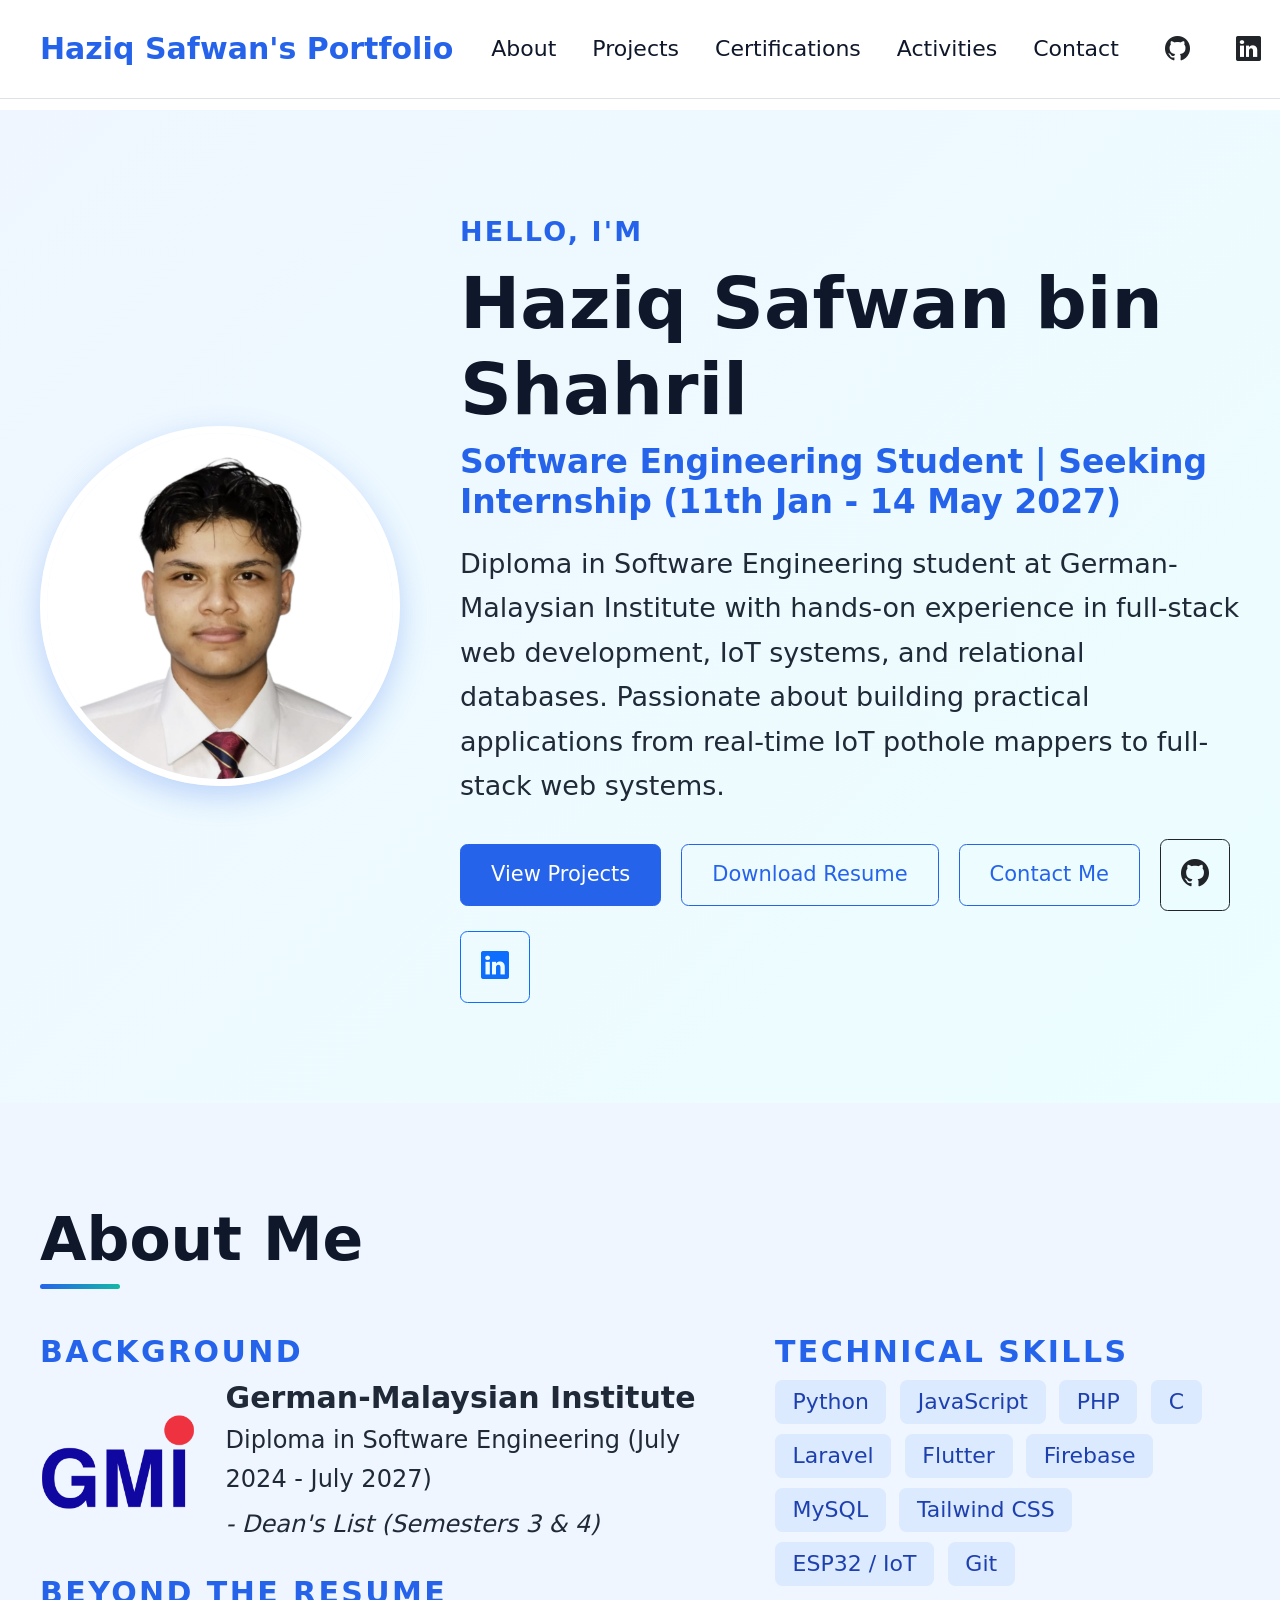
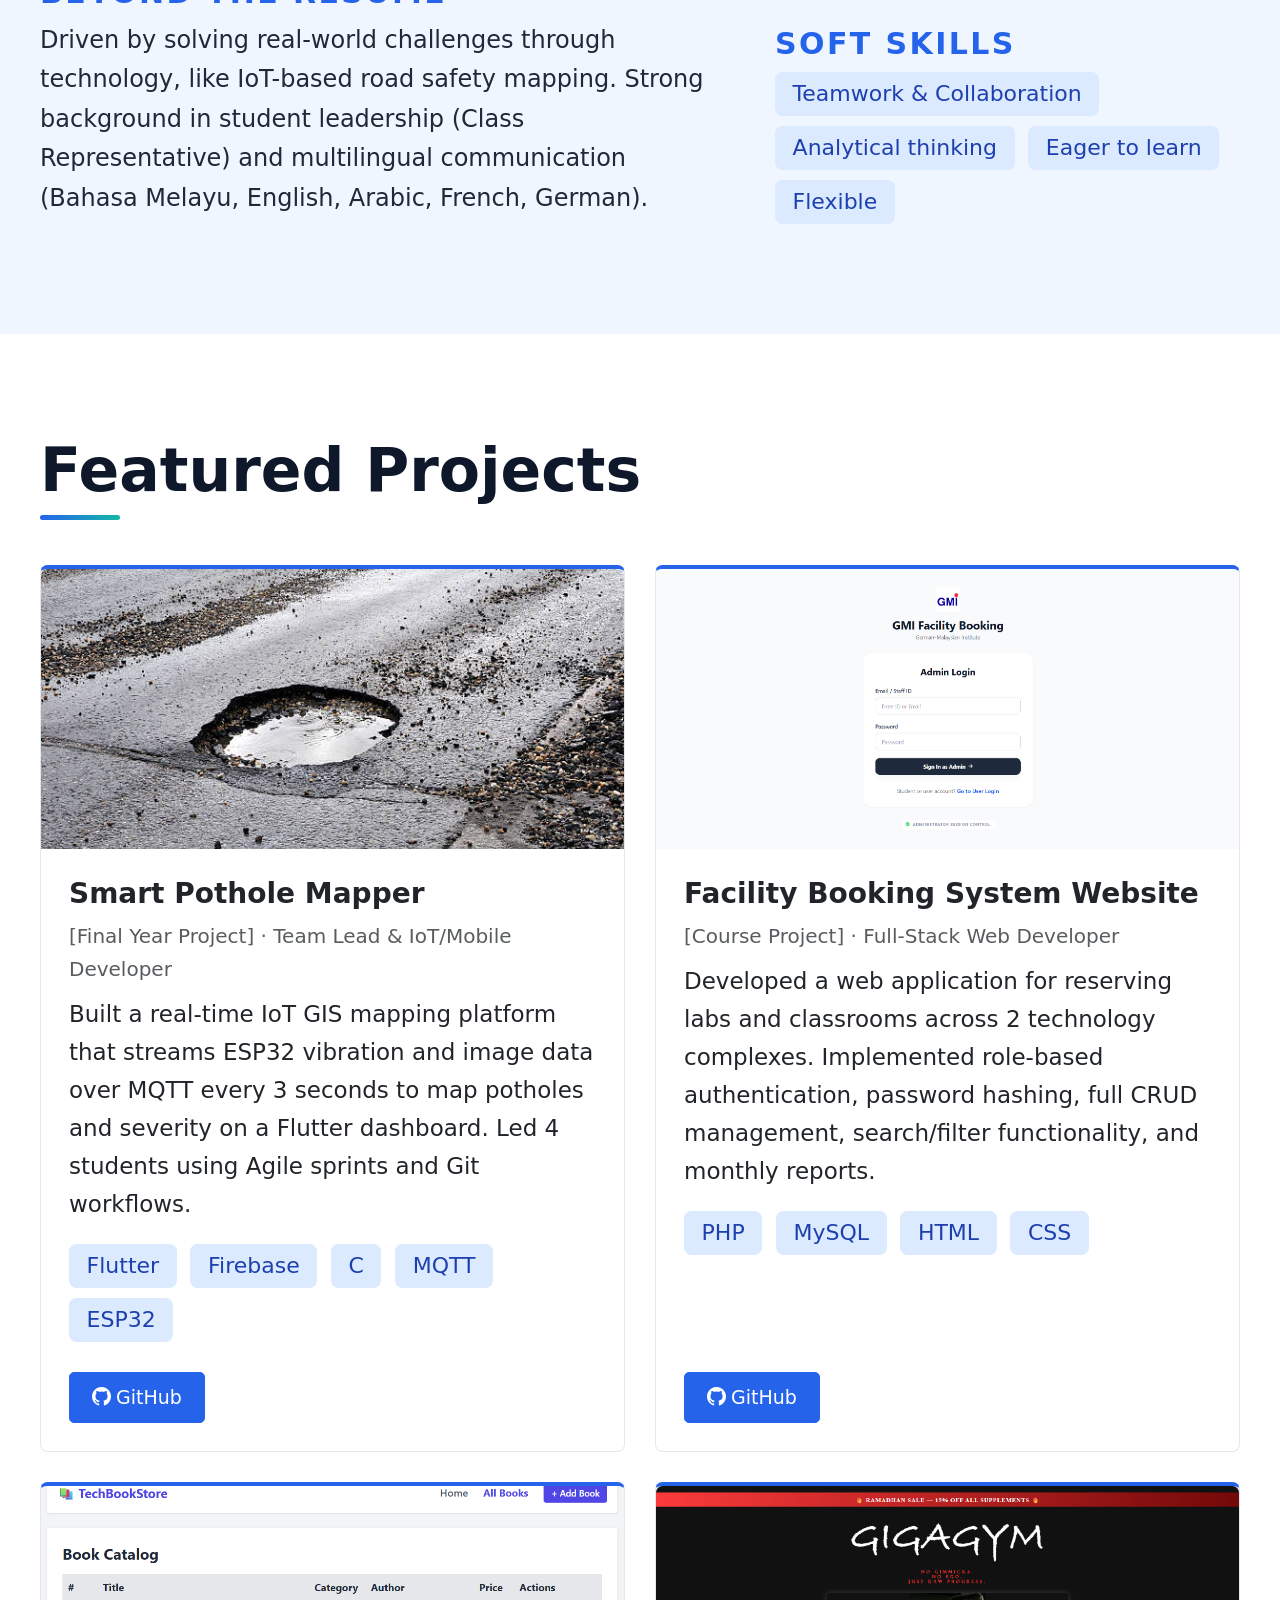
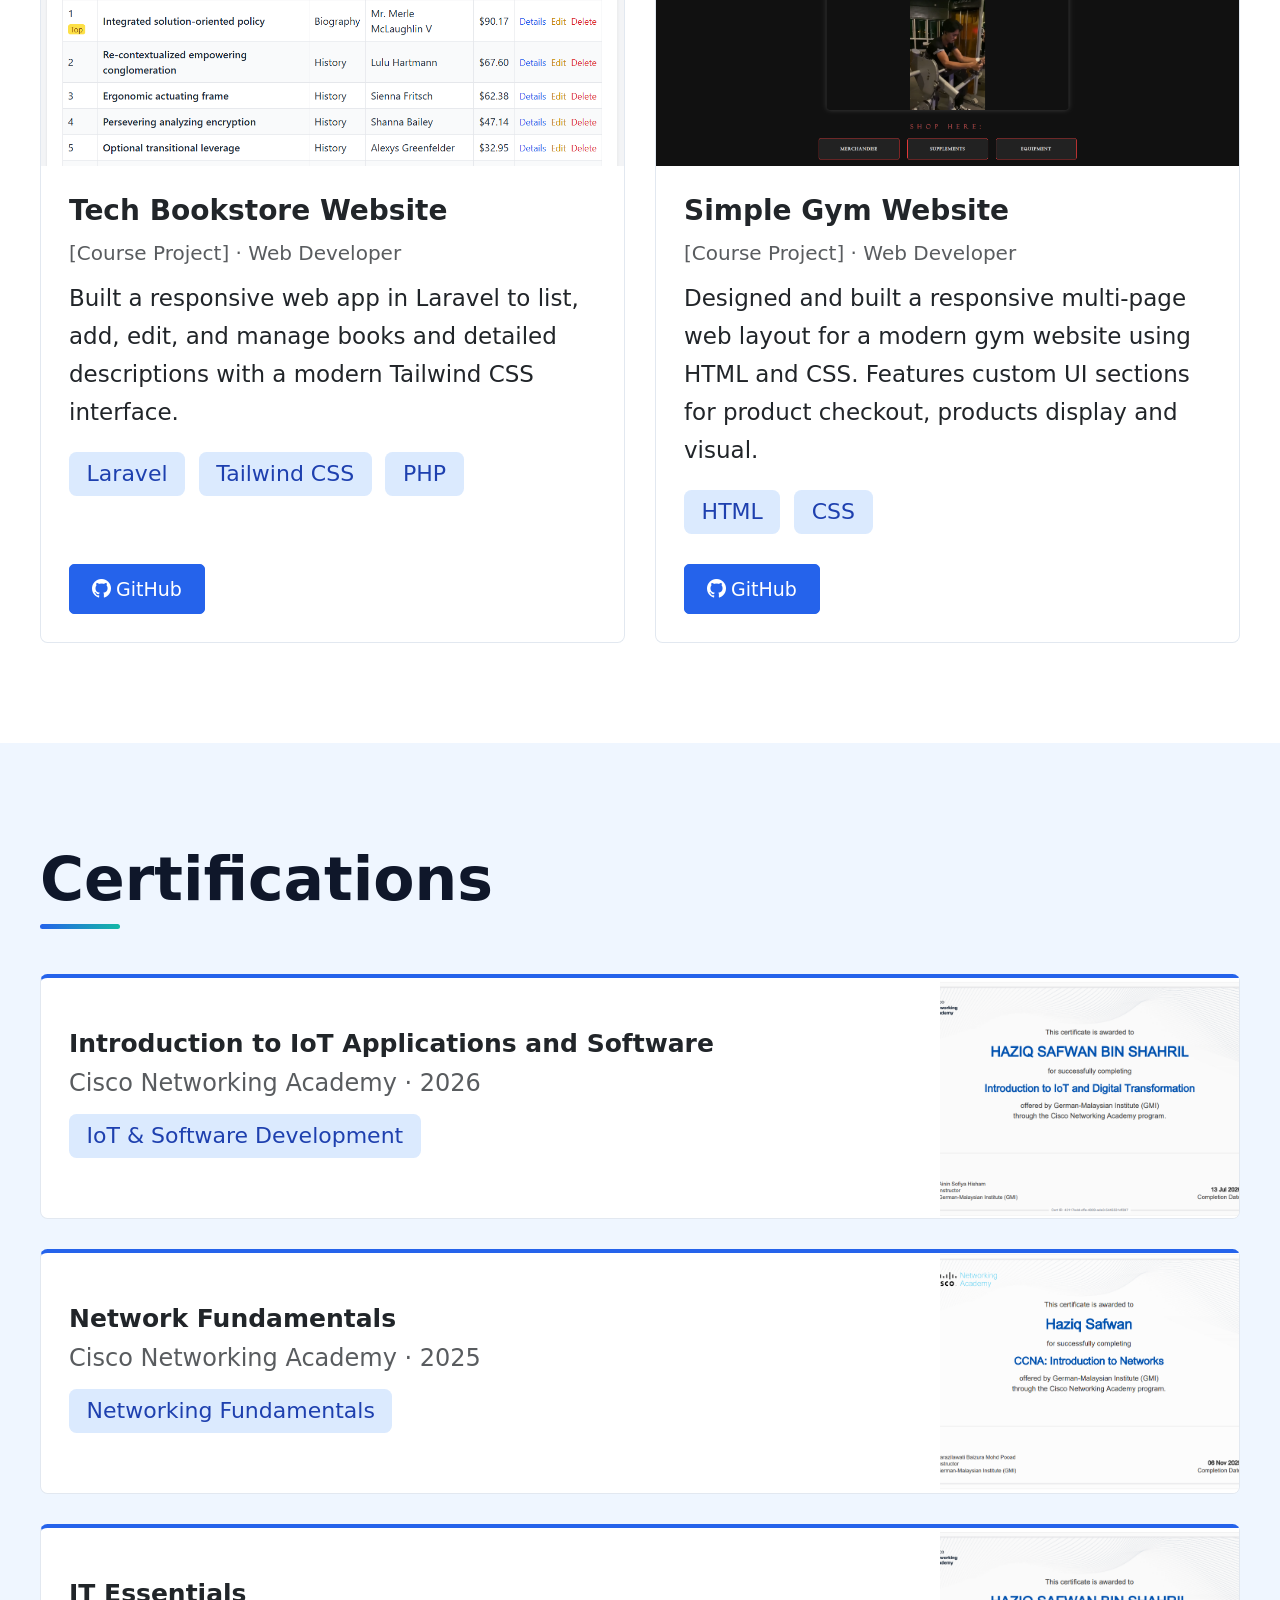
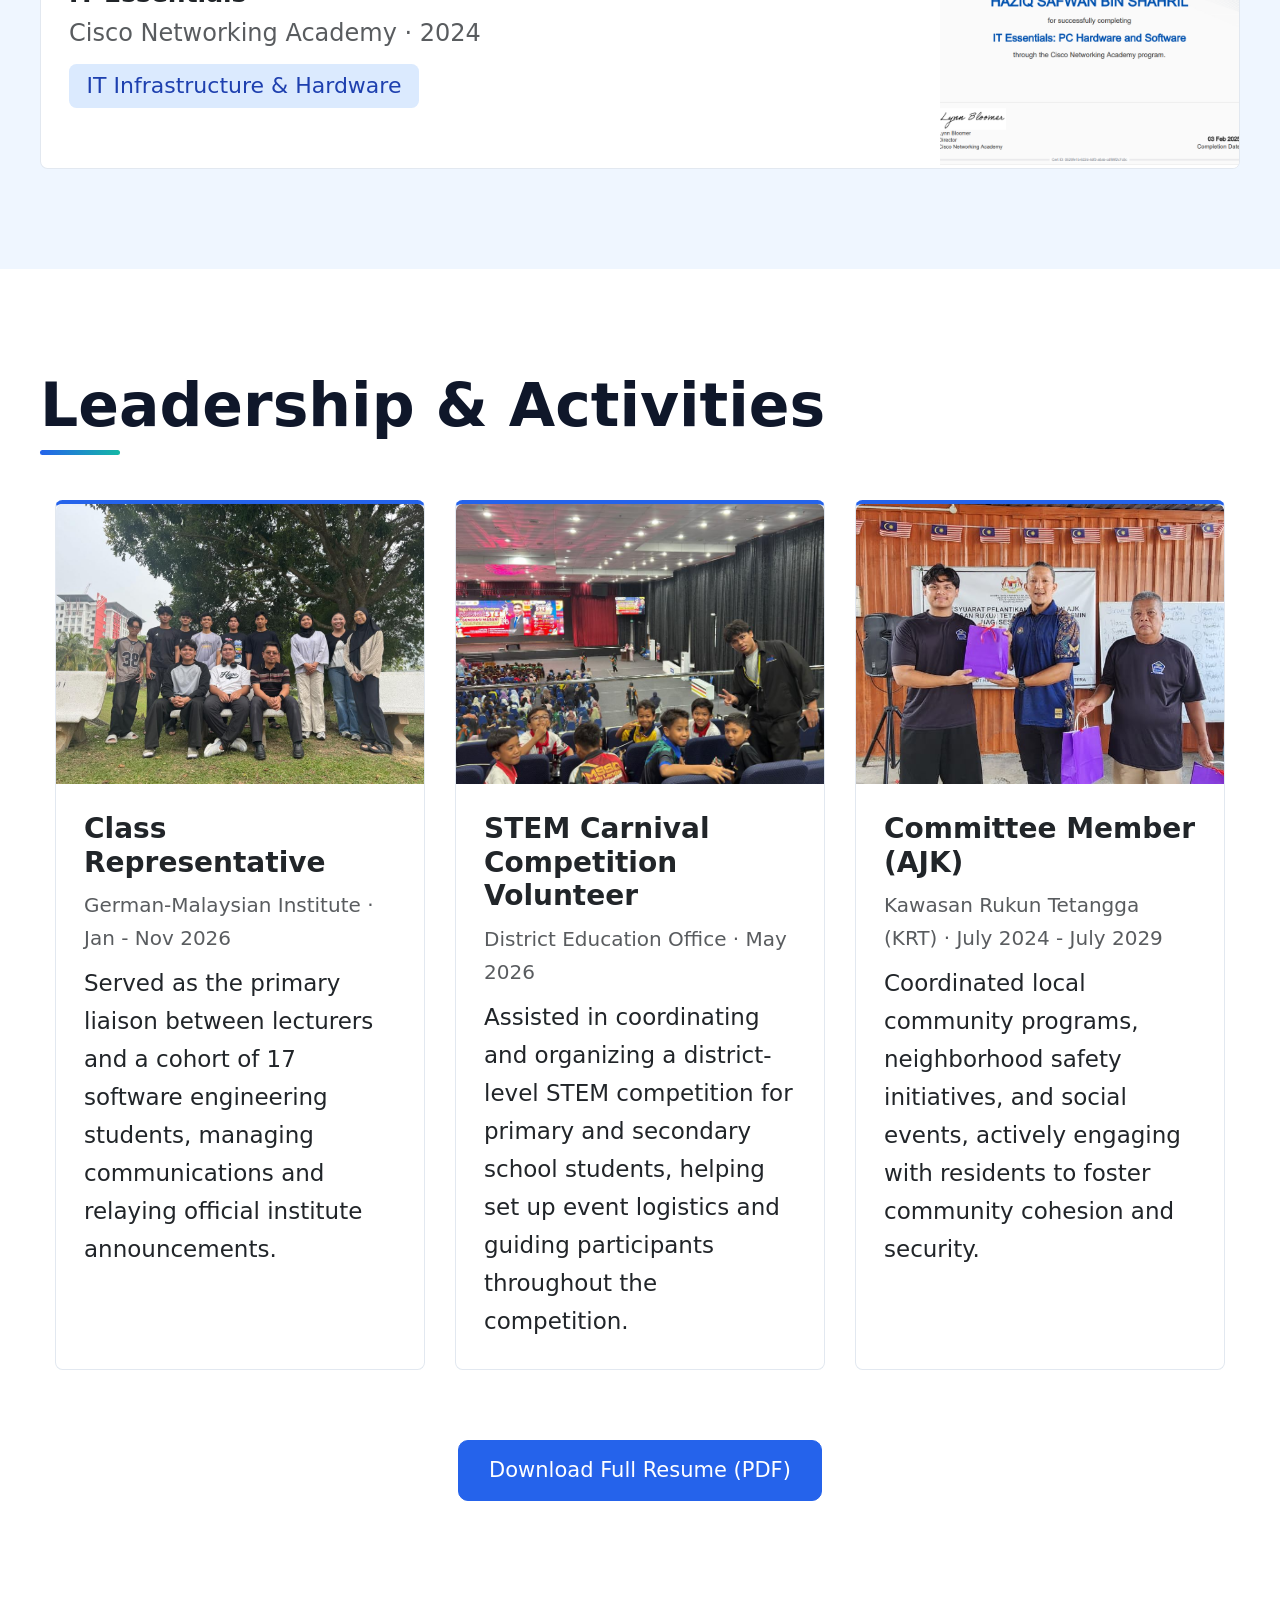
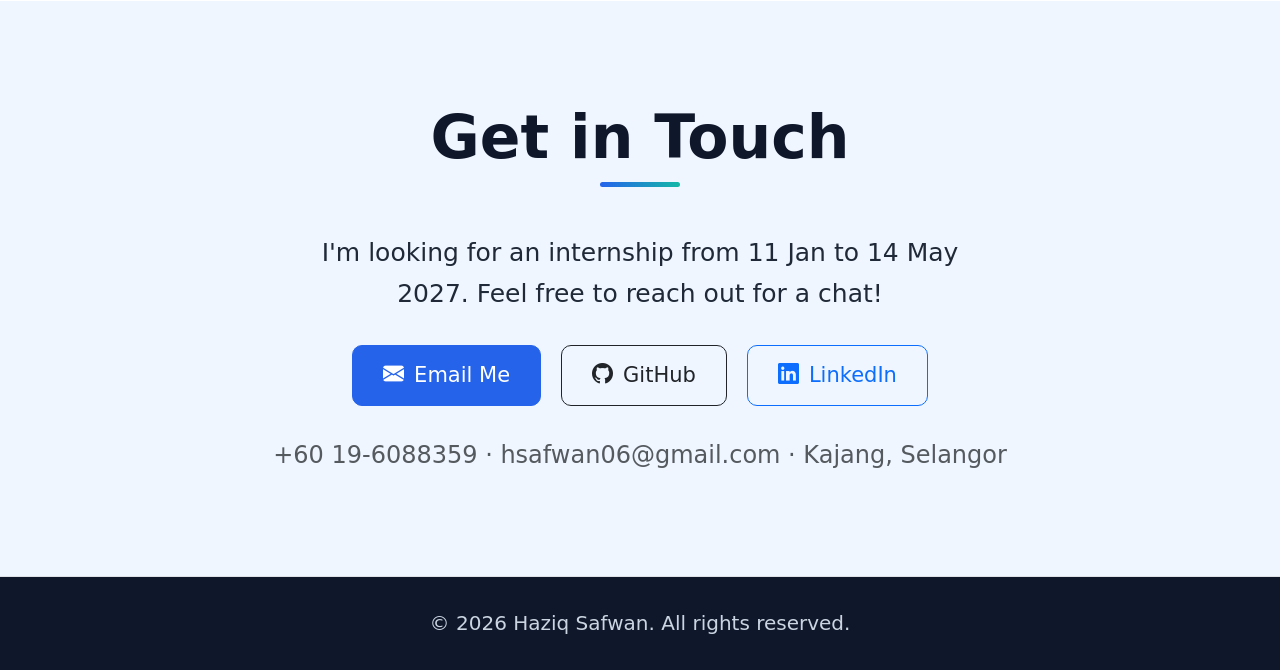
==== index.html @ f9de2cb4 "Rename portfolio.html to index.html" ====
<!DOCTYPE html>
<html lang="en">
<head>
  <meta charset="UTF-8">
  <meta name="viewport" content="width=device-width, initial-scale=1">

  <title>Haziq Safwan | Portfolio</title>
  <meta name="description" content="Portfolio of Haziq Safwan, Software Engineering student.">

  <!-- Bootstrap 5 CSS -->
  <link href="https://cdn.jsdelivr.net/npm/bootstrap@5.3.3/dist/css/bootstrap.min.css" rel="stylesheet">
  <!-- Bootstrap Icons CDN for GitHub, LinkedIn & UI icons -->
  <link rel="stylesheet" href="https://cdn.jsdelivr.net/npm/bootstrap-icons@1.11.3/font/bootstrap-icons.min.css">
  <!-- Your own styles -->
  <link href="style.css" rel="stylesheet">
</head>

<body>

  <!-- ===================== NAVBAR ===================== -->
  <nav class="navbar navbar-expand-md fixed-top bg-white border-bottom">
    <div class="container">
      <a class="navbar-brand fw-bold" href="#home">Haziq Safwan's Portfolio</a>

      <button class="navbar-toggler" type="button" data-bs-toggle="collapse" data-bs-target="#menu"
              aria-controls="menu" aria-expanded="false" aria-label="Toggle navigation">
        <span class="navbar-toggler-icon"></span>
      </button>

      <div class="collapse navbar-collapse" id="menu">
        <ul class="navbar-nav ms-auto align-items-center">
          <li class="nav-item"><a class="nav-link" href="#about">About</a></li>
          <li class="nav-item"><a class="nav-link" href="#projects">Projects</a></li>
          <li class="nav-item"><a class="nav-link" href="#certifications">Certifications</a></li>
          <li class="nav-item"><a class="nav-link" href="#activities">Activities</a></li>
          <li class="nav-item"><a class="nav-link" href="#contact">Contact</a></li>
          <li class="nav-item ms-md-2 d-flex gap-2">
            <a href="https://github.com/haziqsaf1" target="_blank" rel="noopener" class="nav-link text-dark fs-5" aria-label="GitHub"><i class="bi bi-github"></i></a>
            <a href="https://www.linkedin.com/in/haziq-safwan-5181572bb" target="_blank" rel="noopener" class="nav-link text-dark fs-5" aria-label="LinkedIn"><i class="bi bi-linkedin"></i></a>
          </li>
        </ul>
      </div>
    </div>
  </nav>


  <!-- ===================== HERO ===================== -->
  <header id="home" class="hero">
    <div class="container">
      <div class="row align-items-center g-5">

        <!-- LEFT: Profile image -->
        <div class="col-md-4 text-center">
          <img src="passport.jpeg" class="hero-img img-fluid rounded-circle" alt="Photo of Haziq Safwan">
        </div>

        <!-- RIGHT: Name and description -->
        <div class="col-md-8 text-center text-md-start">
          <p class="text-uppercase small accent-text fw-semibold mb-1">Hello, I'm</p>

          <h1 class="display-5 fw-bold mb-2">Haziq Safwan bin Shahril</h1>

          <h2 class="h5 headline fw-semibold mb-3">Software Engineering Student | Seeking Internship (11th Jan - 14 May 2027)</h2>

          <p class="mb-4">
             Diploma in Software Engineering student at German-Malaysian Institute with hands-on experience in full-stack web development, IoT systems, and relational databases. Passionate about building practical applications from real-time IoT pothole mappers to full-stack web systems.
          </p>

          <!-- Quick links with GitHub and LinkedIn -->
          <div class="d-flex flex-wrap gap-3 justify-content-center justify-content-md-start align-items-center">
            <a href="#projects" class="btn btn-accent">View Projects</a>
            <a href="RESUME_HAZIQ_SAFWAN.pdf" class="btn btn-outline-accent" download>Download Resume</a>
            <a href="#contact" class="btn btn-outline-accent">Contact Me</a>
            <a href="https://github.com/haziqsaf1" target="_blank" rel="noopener" class="btn btn-outline-dark" aria-label="GitHub Profile"><i class="bi bi-github"></i></a>
            <a href="https://www.linkedin.com/in/haziq-safwan-5181572bb" target="_blank" rel="noopener" class="btn btn-outline-primary" aria-label="LinkedIn Profile"><i class="bi bi-linkedin"></i></a>
          </div>
        </div>

      </div>
    </div>
  </header>


  <!-- ===================== ABOUT ===================== -->
  <section id="about" class="section section-alt">
    <div class="container">
      <h2 class="section-title ">About Me</h2>

      <div class="row g-5">
        <!-- Left: background -->
        <div class="col-lg-7">
          <h3 class="h4 text-uppercase accent-text fw-bold">Background</h3>

          <div class="d-flex align-items-center gap-4 mb-4">
            <img src="gmi.png" alt="GMI Logo" class="gmi-logo img-fluid flex-shrink-0">
            <div>
              <h6 class="h4 mb-1"><b>German-Malaysian Institute</b></h6>
              <p class="mb-1">Diploma in Software Engineering (July 2024 - July 2027)</p>
              <p class="mb-0"><i>- Dean's List (Semesters 3 & 4)</i></p>
            </div>
          </div>

          <h3 class="h4 text-uppercase accent-text fw-bold mt-">Beyond the Resume</h3>
          <p class="mb-0">Driven by solving real-world challenges through technology, like IoT-based road safety mapping. Strong background in student leadership (Class Representative) and multilingual communication (Bahasa Melayu, English, Arabic, French, German).</p>
        </div>

        <!-- Right: skills -->
        <div class="col-lg-5">
          <h3 class="h4 text-uppercase accent-text fw-bold">Technical Skills</h3>
          <div class="mb-4">
            <span class="badge skill-badge">Python</span>
            <span class="badge skill-badge">JavaScript</span>
            <span class="badge skill-badge">PHP</span>
            <span class="badge skill-badge">C</span>
            <span class="badge skill-badge">Laravel</span>
            <span class="badge skill-badge">Flutter</span>
            <span class="badge skill-badge">Firebase</span>
            <span class="badge skill-badge">MySQL</span>
            <span class="badge skill-badge">Tailwind CSS</span>
            <span class="badge skill-badge">ESP32 / IoT</span>
            <span class="badge skill-badge">Git</span>
          </div>

          <h3 class="h4 text-uppercase accent-text fw-bold">Soft Skills</h3>
          <div>
            <span class="badge skill-badge">Teamwork & Collaboration</span>
            <span class="badge skill-badge">Analytical thinking</span>
            <span class="badge skill-badge">Eager to learn</span>
            <span class="badge skill-badge">Flexible</span>
          </div>
        </div>
      </div>
    </div>
  </section>


  <!-- ===================== PROJECTS ===================== -->
  <section id="projects" class="section">
    <div class="container">
      <h2 class="section-title">Featured Projects</h2>

      <!-- 4 projects: 1 column on phones, 2 x 2 on tablets/laptops, 4 across on wide screens -->
      <!-- (to keep 2 x 2 everywhere, delete "col-xxl-3" from each project) -->
      <div class="row g-4">

        <!-- PROJECT 1 -->
        <div class="col-md-6 col-xxl-3">
          <div class="card h-100 project-card">
            <img src="pothole_1.jpg" class="card-img-top card-img-short" alt="Smart Pothole Mapper screenshot">
            <div class="card-body d-flex flex-column">
              <h3 class="h6 card-title fw-bold">Smart Pothole Mapper</h3>
              <p class="small text-muted mb-2">[Final Year Project] &middot; Team Lead & IoT/Mobile Developer</p>
              <p class="card-text small">
                Built a real-time IoT GIS mapping platform that streams ESP32 vibration and image data over MQTT every 3 seconds to map potholes and severity on a Flutter dashboard. Led 4 students using Agile sprints and Git workflows.
              </p>

              <div class="mb-3">
                <span class="badge skill-badge">Flutter</span>
                <span class="badge skill-badge">Firebase</span>
                <span class="badge skill-badge">C</span>
                <span class="badge skill-badge">MQTT</span>
                <span class="badge skill-badge">ESP32</span>
              </div>

              <div class="mt-auto">
                <a href="https://github.com/haziqsaf1/smart-pothole-mapper-app.git" target="_blank" rel="noopener" class="btn btn-sm btn-accent d-inline-flex align-items-center gap-1">
                  <i class="bi bi-github"></i> GitHub
                </a>
              </div>
            </div>
          </div>
        </div>

        <!-- PROJECT 2 -->
        <div class="col-md-6 col-xxl-3">
          <div class="card h-100 project-card">
            <img src="facility.png" class="card-img-top card-img-short" alt="Facility Booking System screenshot">
            <div class="card-body d-flex flex-column">
              <h3 class="h6 card-title fw-bold">Facility Booking System Website</h3>
              <p class="small text-muted mb-2">[Course Project] &middot; Full-Stack Web Developer</p>
              <p class="card-text small">
                Developed a web application for reserving labs and classrooms across 2 technology complexes. Implemented role-based authentication, password hashing, full CRUD management, search/filter functionality, and monthly reports.
              </p>
              <div class="mb-3">
                <span class="badge skill-badge">PHP</span>
                <span class="badge skill-badge">MySQL</span>
                <span class="badge skill-badge">HTML</span>
                <span class="badge skill-badge">CSS</span>
              </div>
              <div class="mt-auto">
                <a href="https://github.com/haziqsaf1/facility-booking-system.git" target="_blank" rel="noopener" class="btn btn-sm btn-accent d-inline-flex align-items-center gap-1">
                  <i class="bi bi-github"></i> GitHub
                </a>
              </div>
            </div>
          </div>
        </div>

        <!-- PROJECT 3 -->
        <div class="col-md-6 col-xxl-3">
          <div class="card h-100 project-card">
            <img src="bookstore.png" class="card-img-top card-img-short" alt="Tech Bookstore screenshot">
            <div class="card-body d-flex flex-column">
              <h3 class="h6 card-title fw-bold">Tech Bookstore Website</h3>
              <p class="small text-muted mb-2">[Course Project] &middot; Web Developer</p>
              <p class="card-text small">
                Built a responsive web app in Laravel to list, add, edit, and manage books and detailed descriptions with a modern Tailwind CSS interface.
              </p>
              <div class="mb-3">
                <span class="badge skill-badge">Laravel</span>
                <span class="badge skill-badge">Tailwind CSS</span>
                <span class="badge skill-badge">PHP</span>
              </div>
              <div class="mt-auto">
                <a href="https://github.com/haziqsaf1/tech-bookstore-website.git" target="_blank" rel="noopener" class="btn btn-sm btn-accent d-inline-flex align-items-center gap-1">
                  <i class="bi bi-github"></i> GitHub
                </a>
              </div>
            </div>
          </div>
        </div>

        <!-- PROJECT 4 -->
        <div class="col-md-6 col-xxl-3">
          <div class="card h-100 project-card">
            <img src="gymwebsite.png" class="card-img-top card-img-short" alt="Simple Gym Website screenshot">
            <div class="card-body d-flex flex-column">
              <h3 class="h6 card-title fw-bold">Simple Gym Website</h3>
              <p class="small text-muted mb-2">[Course Project] &middot; Web Developer</p>
              <p class="card-text small">
                Designed and built a responsive multi-page web layout for a modern gym website using HTML and CSS. Features custom UI sections for product checkout, products display and visual.
              </p>
              <div class="mb-3">
                <span class="badge skill-badge">HTML</span>
                <span class="badge skill-badge">CSS</span>
              </div>
              <div class="mt-auto">
                <a href="https://github.com/haziqsaf1/simple_gym_website.git" target="_blank" rel="noopener" class="btn btn-sm btn-accent d-inline-flex align-items-center gap-1">
                  <i class="bi bi-github"></i> GitHub
                </a>
              </div>
            </div>
          </div>
        </div>

      </div>
    </div>
  </section>


  <!-- ===================== CERTIFICATIONS ===================== -->
  <section id="certifications" class="section section-alt">
    <div class="container">
      <h2 class="section-title">Certifications</h2>

      <div class="card cert-card mb-4">
        <div class="row g-0 align-items-center">
          <div class="col-8 col-md-9">
            <div class="card-body">
              <h3 class="h5 card-title fw-bold mb-1">Introduction to IoT Applications and Software</h3>
              <p class="text-muted mb-2">Cisco Networking Academy &middot; 2026</p>
              <span class="badge skill-badge">IoT & Software Development</span>
            </div>
          </div>
          <div class="col-4 col-md-3">
            <img src="IoT.png" class="cert-img img-fluid" alt="Cisco IoT Certificate">
          </div>
        </div>
      </div>

      <div class="card cert-card mb-4">
        <div class="row g-0 align-items-center">
          <div class="col-8 col-md-9">
            <div class="card-body">
              <h3 class="h5 card-title fw-bold mb-1">Network Fundamentals</h3>
              <p class="text-muted mb-2">Cisco Networking Academy &middot; 2025</p>
              <span class="badge skill-badge">Networking Fundamentals</span>
            </div>
          </div>
          <div class="col-4 col-md-3">
            <img src="net.png" class="cert-img img-fluid" alt="Cisco Network Fundamentals Certificate">
          </div>
        </div>
      </div>

      <div class="card cert-card">
        <div class="row g-0 align-items-center">
          <div class="col-8 col-md-9">
            <div class="card-body">
              <h3 class="h5 card-title fw-bold mb-1">IT Essentials</h3>
              <p class="text-muted mb-2">Cisco Networking Academy &middot; 2024</p>
              <span class="badge skill-badge">IT Infrastructure & Hardware</span>
            </div>
          </div>
          <div class="col-4 col-md-3">
            <img src="it.png" class="cert-img img-fluid" alt="Cisco IT Essentials Certificate">
          </div>
        </div>
      </div>

    </div>
  </section>


  <!-- ===================== LEADERSHIP & ACTIVITIES ===================== -->
  <section id="activities" class="section">
    <div class="container">
      <h2 class="section-title">Leadership &amp; Activities</h2>

      <div class="overflow-x-auto pb-2">
        <div class="row g-4 flex-nowrap mx-0">

          <div class="col-9 col-sm-6 col-md-4">
            <div class="card h-100 project-card">
              <img src="class.png" class="card-img-top card-img-short" alt="Class Representative activity">
              <div class="card-body">
                <h3 class="h6 card-title fw-bold">Class Representative</h3>
                <p class="small text-muted mb-2">German-Malaysian Institute &middot; Jan - Nov 2026</p>
                <p class="card-text small mb-0">Served as the primary liaison between lecturers and a cohort of 17 software engineering students, managing communications and relaying official institute announcements.</p>
              </div>
            </div>
          </div>

          <div class="col-9 col-sm-6 col-md-4">
            <div class="card h-100 project-card">
              <img src="stem.png" class="card-img-top card-img-short" alt="STEM Competition Volunteer activity">
              <div class="card-body">
                <h3 class="h6 card-title fw-bold">STEM Carnival Competition Volunteer</h3>
                <p class="small text-muted mb-2">District Education Office &middot; May 2026</p>
                <p class="card-text small mb-0">Assisted in coordinating and organizing a district-level STEM competition for primary and secondary school students, helping set up event logistics and guiding participants throughout the competition.</p>
              </div>
            </div>
          </div>

          <div class="col-9 col-sm-6 col-md-4">
            <div class="card h-100 project-card">
              <img src="KRT.jpeg" class="card-img-top card-img-short" alt="Committee Member activity">
              <div class="card-body">
                <h3 class="h6 card-title fw-bold">Committee Member (AJK)</h3>
                <p class="small text-muted mb-2">Kawasan Rukun Tetangga (KRT) &middot; July 2024 - July 2029</p>
                <p class="card-text small mb-0">Coordinated local community programs, neighborhood safety initiatives, and social events, actively engaging with residents to foster community cohesion and security.</p>
              </div>
            </div>
          </div>

        </div>
      </div>

      <div class="text-center mt-5">
        <a href="RESUME_HAZIQ_SAFWAN.pdf" class="btn btn-accent btn-lg" download>Download Full Resume (PDF)</a>
      </div>
    </div>
  </section>


  <!-- ===================== CONTACT ===================== -->
  <section id="contact" class="section section-alt">
    <div class="container text-center">
      <h2 class="section-title section-title-center">Get in Touch</h2>

      <p class="col-lg-7 mx-auto mb-4 fs-5">
        I'm looking for an internship from 11 Jan to 14 May 2027. Feel free to reach out for a chat!
      </p>

      <div class="d-flex flex-wrap justify-content-center gap-3 mb-4">
        <a href="mailto:hsafwan06@gmail.com" class="btn btn-accent btn-lg d-inline-flex align-items-center gap-2">
          <i class="bi bi-envelope-fill"></i> Email Me
        </a>
        <a href="https://github.com/haziqsaf1" target="_blank" rel="noopener" class="btn btn-outline-dark btn-lg d-inline-flex align-items-center gap-2">
          <i class="bi bi-github"></i> GitHub
        </a>
        <a href="https://www.linkedin.com/in/haziq-safwan-5181572bb" target="_blank" rel="noopener" class="btn btn-outline-primary btn-lg d-inline-flex align-items-center gap-2">
          <i class="bi bi-linkedin"></i> LinkedIn
        </a>
      </div>

      <p class="text-muted mb-0">+60 19-6088359 &middot; hsafwan06@gmail.com &middot; Kajang, Selangor</p>
    </div>
  </section>


  <!-- ===================== FOOTER ===================== -->
  <footer class="site-footer text-center border-top">
    &copy; 2026 Haziq Safwan. All rights reserved.
  </footer>

  <!-- Bootstrap JS -->
  <script src="https://cdn.jsdelivr.net/npm/bootstrap@5.3.3/dist/js/bootstrap.bundle.min.js"></script>
</body>
</html>
---- style.css ----
/* ==========================================
   PORTFOLIO STYLES
   Change the colours in :root and the whole site updates.
   ========================================== */

:root {
  --accent: #2563eb;        /* main blue (buttons, links, highlights) */
  --accent-dark: #1d4ed8;   /* darker blue for hover */
  --accent-2: #14b8a6;      /* teal, used for the title underline */
  --navy: #0f172a;          /* dark colour (footer, headings) */
  --text: #1f2937;          /* main text colour */
  --tint: #eff6ff;          /* light blue tint for alternating sections */
  --tag-bg: #dbeafe;        /* skill tag background */
  --tag-text: #1e40af;      /* skill tag text */
}

/* ==========================================
   DESKTOP SCALING
   Almost everything is sized in "rem", so raising the base font size
   below makes the WHOLE site larger on big screens.
   Want it bigger or smaller? Change these numbers.
   ========================================== */
html {
  scroll-behavior: smooth;
  font-size: 16px;                       /* phones / tablets */
}
@media (min-width: 1200px) { html { font-size: 20px; } }   /* laptops */
@media (min-width: 1600px) { html { font-size: 23px; } }   /* desktop monitors */
@media (min-width: 2000px) { html { font-size: 27px; } }   /* very large screens */

body {
  color: var(--text);
  padding-top: 5.5rem;      /* space for the fixed navbar */
  font-size: 1.2rem;
  line-height: 1.65;
}

/* Wider page with generous side padding on desktop */
/* Full-width content: it stretches across the screen and only keeps a
   small margin at the left and right. Change the rem values to adjust. */
.container {
  max-width: 100% !important;
  padding-left: 1.25rem;
  padding-right: 1.25rem;
}
@media (min-width: 992px)  { .container { padding-left: 2rem; padding-right: 2rem; } }
@media (min-width: 1400px) { .container { padding-left: 3rem; padding-right: 3rem; } }

section, header {
  scroll-margin-top: 5rem;
}

a {
  color: var(--accent);
}

.accent-text {
  color: var(--accent);
  letter-spacing: 0.08em;
}

h1, h2, h3, h4, h5, h6 {
  color: var(--navy);
}

/* ---------- Navbar ---------- */
.navbar {
  padding-top: 0.9rem;
  padding-bottom: 0.9rem;
}

.navbar-brand {
  color: var(--accent) !important;
  font-size: 1.5rem;
}

.nav-link {
  color: var(--navy);
  font-weight: 500;
  font-size: 1.1rem;
  padding-left: 0.9rem !important;
  padding-right: 0.9rem !important;
}

.nav-link:hover {
  color: var(--accent);
}

/* ---------- Buttons ---------- */
.btn {
  text-decoration: none;
  font-weight: 500;
  font-size: 1.05rem;
  padding: 0.7rem 1.5rem;
}

.btn-sm {
  font-size: 0.95rem;
  padding: 0.5rem 1.1rem;
}

.btn-accent {
  background-color: var(--accent);
  border-color: var(--accent);
  color: #fff;
}

.btn-accent:hover {
  background-color: var(--accent-dark);
  border-color: var(--accent-dark);
  color: #fff;
}

.btn-outline-accent {
  border-color: var(--accent);
  color: var(--accent);
}

.btn-outline-accent:hover {
  background-color: var(--accent);
  color: #fff;
}

/* ---------- Hero ---------- */
.hero {
  padding: 5rem 0;
  background: linear-gradient(135deg, #eff6ff 0%, #ecfeff 100%);
}

.hero h1 {
  font-size: 3.6rem;
}

.headline {
  color: var(--accent) !important;
  font-size: 1.65rem;
}

.hero p {
  font-size: 1.35rem;
  max-width: 75rem;
}

/* Profile photo: round with a white border. */
.hero-img {
  width: 20rem;
  max-width: 100%;
  aspect-ratio: 1 / 1;
  object-fit: cover;
  border-radius: 50%;
  border: 7px solid #fff;
  box-shadow: 0 10px 30px rgba(37, 99, 235, 0.25);
}

/* Hero icon buttons */
.hero .btn-outline-dark,
.hero .btn-outline-primary {
  padding: 0.7rem 1rem;
}

.hero .bi {
  font-size: 1.4rem;
}

/* ---------- Sections ---------- */
.section {
  padding: 5rem 0;
}

.section-alt {
  background-color: var(--tint);
}

.section-title {
  font-size: 3rem;
  font-weight: 700;
  margin-bottom: 2.25rem;
  padding-bottom: 0.7rem;
  position: relative;
}

/* Small coloured underline under each title */
.section-title::after {
  content: "";
  position: absolute;
  left: 0;
  bottom: 0;
  width: 4rem;
  height: 5px;
  border-radius: 3px;
  background: linear-gradient(90deg, var(--accent), var(--accent-2));
}

.section-title-center::after {
  left: 50%;
  transform: translateX(-50%);
}

/* ---------- About ---------- */
.gmi-logo {
  height: 5.5rem;
  width: auto;
}

/* ---------- Skill / tool tags ---------- */
.skill-badge {
  background-color: var(--tag-bg);
  color: var(--tag-text);
  font-size: 1.1rem;
  font-weight: 500;
  padding: 0.5em 0.8em;
  margin: 0 6px 10px 0;
  display: inline-block;
}

/* ---------- Cards ---------- */
.project-card,
.cert-card {
  border: 1px solid #e2e8f0;
  border-top: 4px solid var(--accent);
  transition: transform 0.2s ease, box-shadow 0.2s ease;
}

.project-card:hover,
.cert-card:hover {
  transform: translateY(-5px);
  box-shadow: 0 12px 28px rgba(37, 99, 235, 0.18);
}

.project-card .card-body,
.cert-card .card-body {
  padding: 1.4rem;
}

.card-img-short {
  height: 14rem;
  object-fit: cover;
}

.project-card .card-title {
  font-size: 1.4rem;
}

.project-card .card-text {
  font-size: 1.15rem;
}

.project-card .text-muted {
  font-size: 1rem;
}

/* Certificate image (right side of the cert card) */
.cert-img {
  width: 100%;
  height: 12rem;
  object-fit: cover;
  display: block;
  border-radius: 0 0 6px 0;
}

/* ---------- Footer ---------- */
.site-footer {
  background-color: var(--navy);
  color: #cbd5e1;
  font-size: 1rem;
  padding: 1.5rem 0;
}
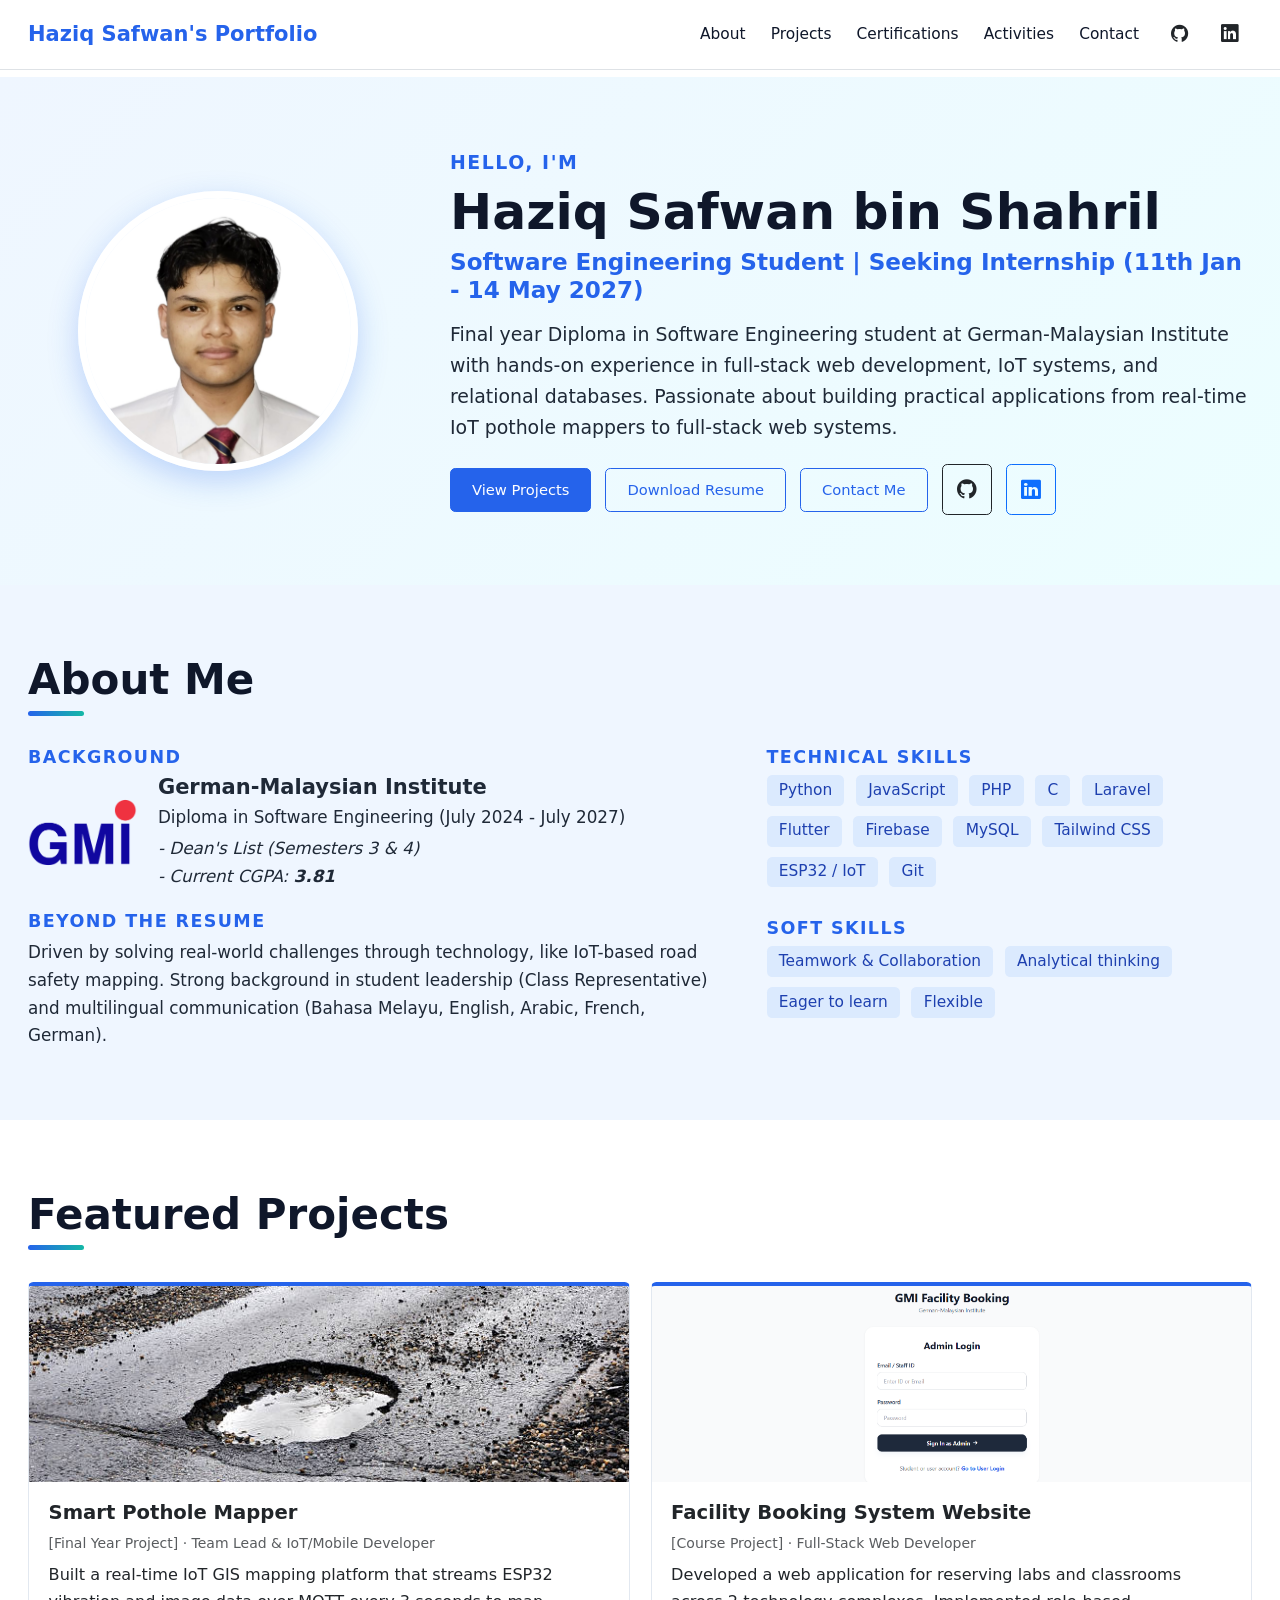
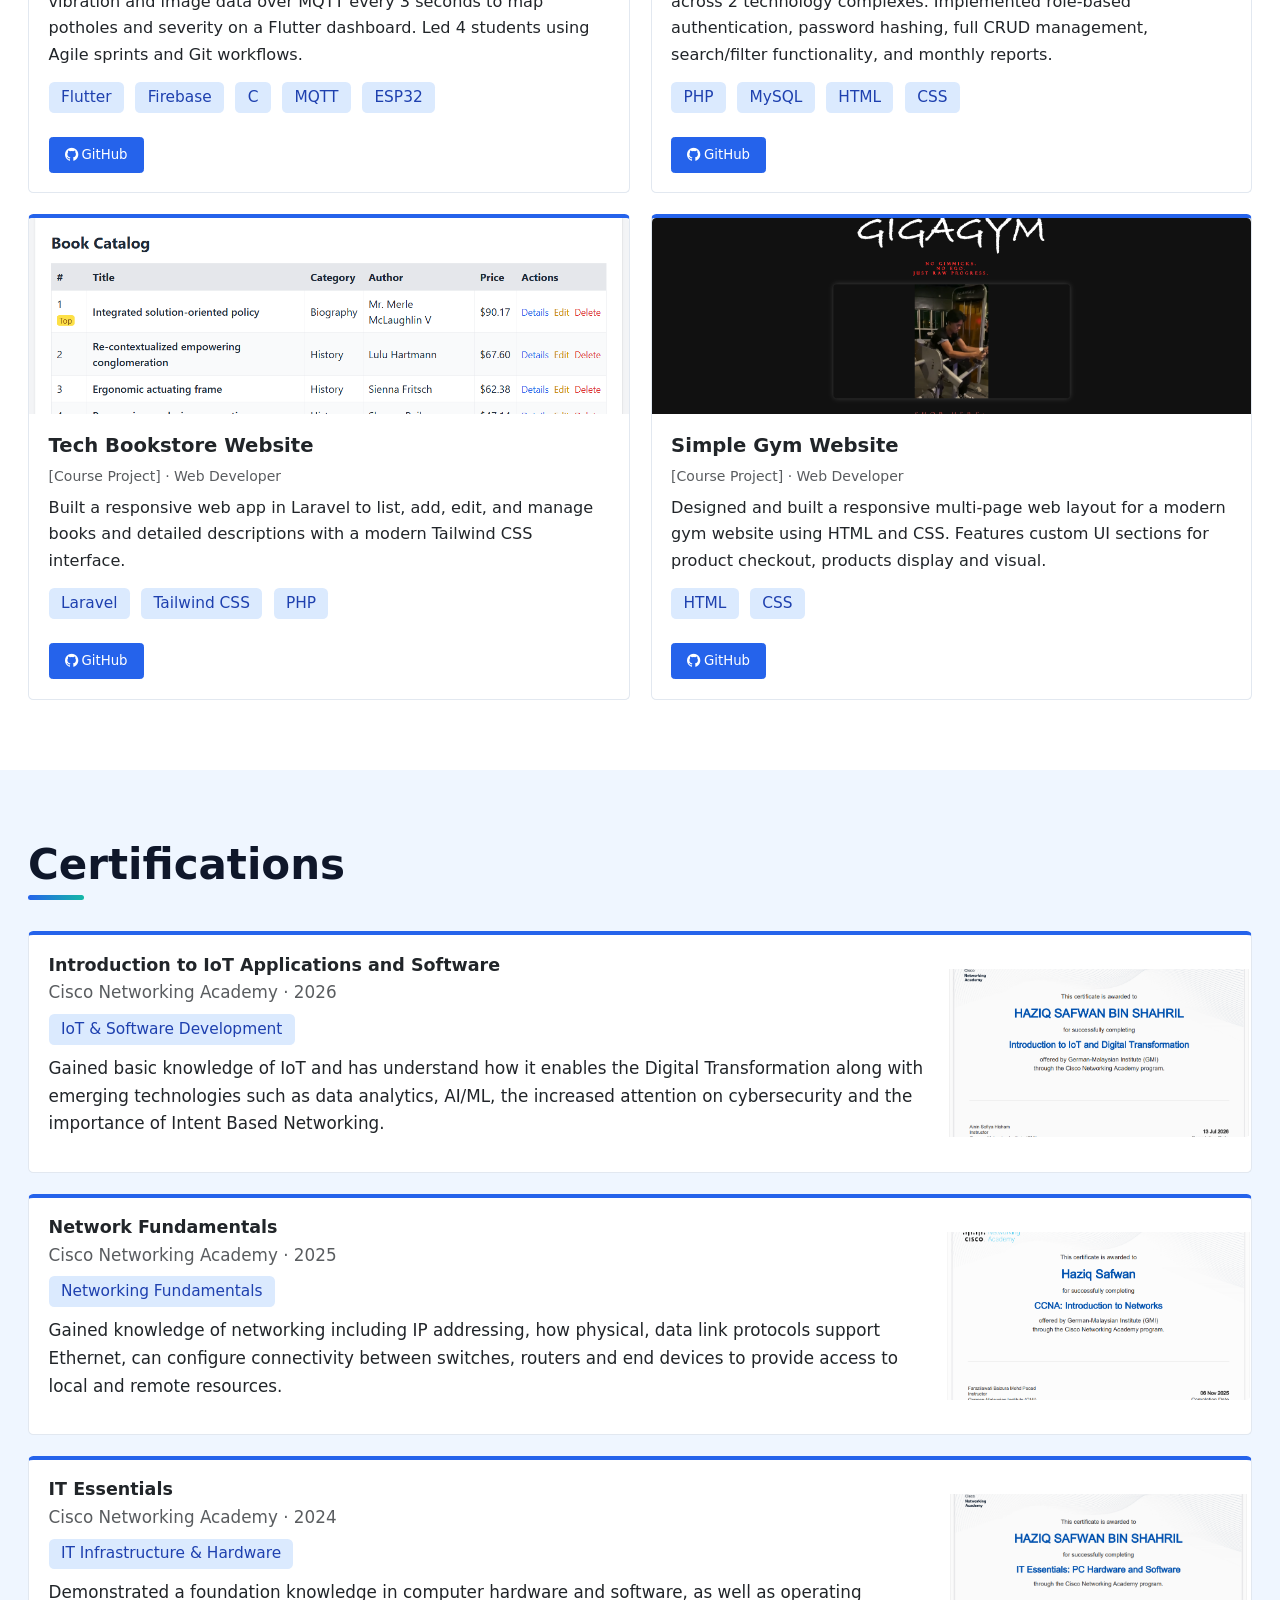
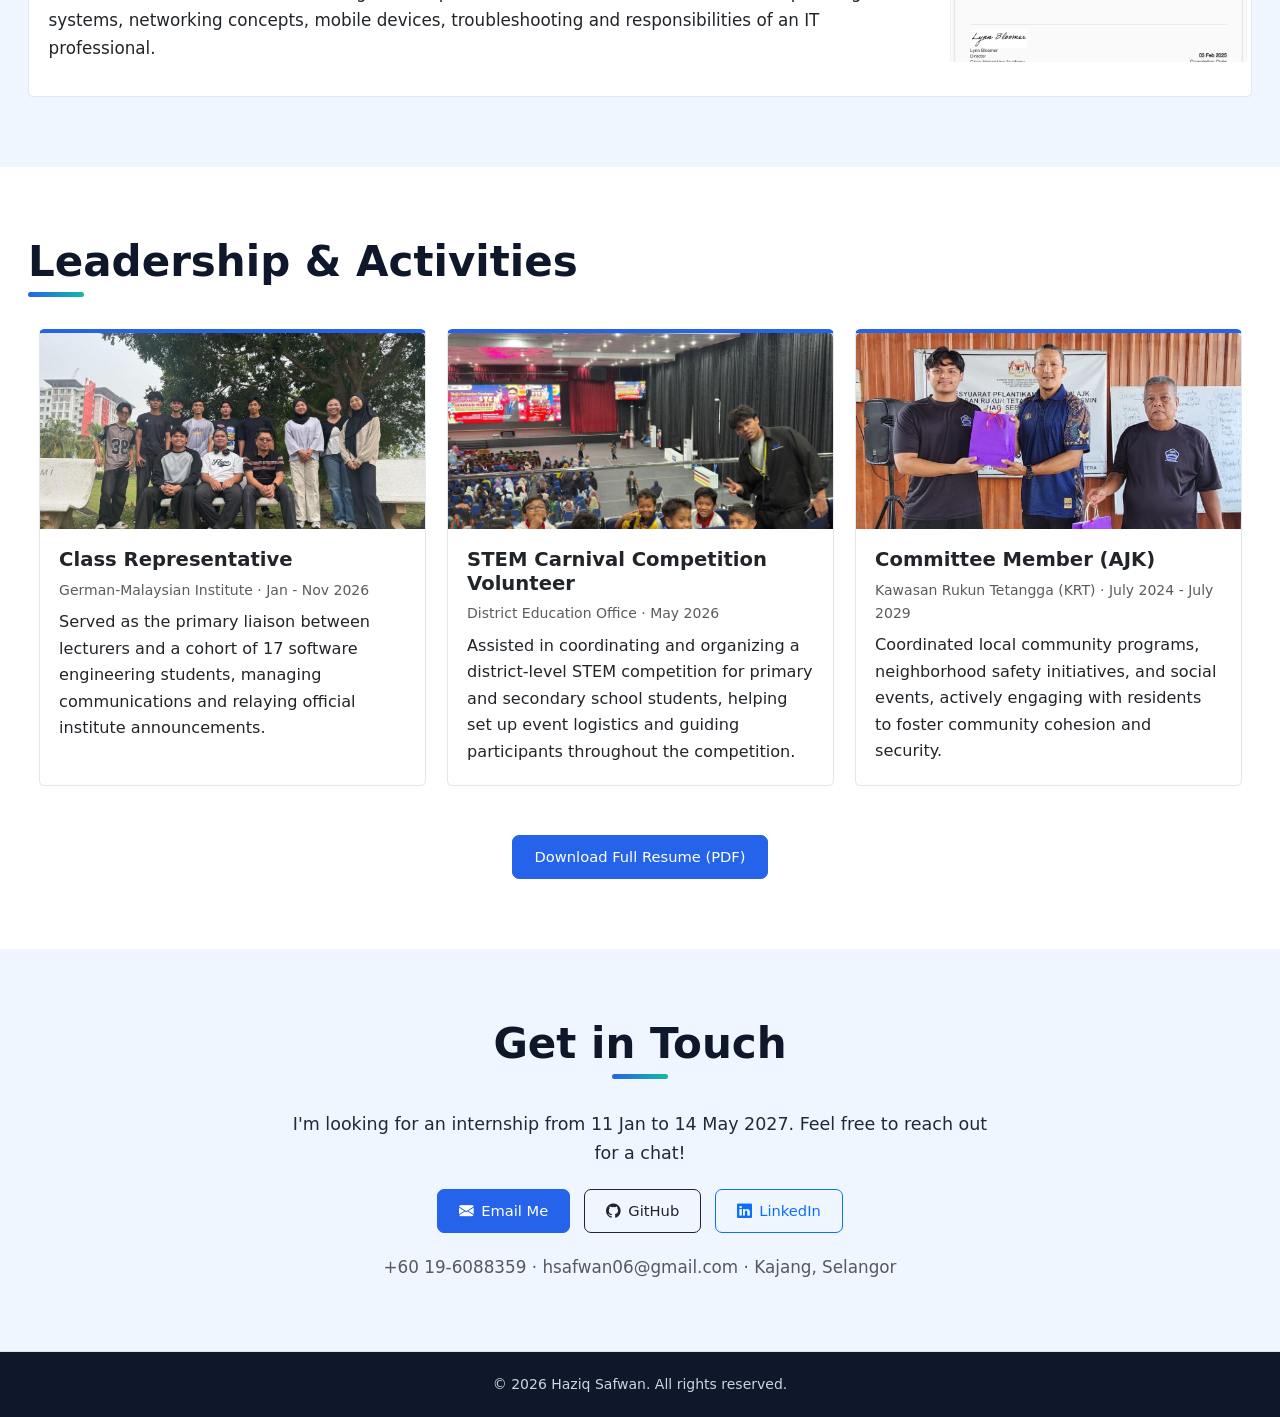
==== commit c768162b: "Update index.html" ====
--- a/index.html
+++ b/index.html
@@ -63,7 +63,7 @@
           <h2 class="h5 headline fw-semibold mb-3">Software Engineering Student | Seeking Internship (11th Jan - 14 May 2027)</h2>
 
           <p class="mb-4">
-             Diploma in Software Engineering student at German-Malaysian Institute with hands-on experience in full-stack web development, IoT systems, and relational databases. Passionate about building practical applications from real-time IoT pothole mappers to full-stack web systems.
+             Final year Diploma in Software Engineering student at German-Malaysian Institute with hands-on experience in full-stack web development, IoT systems, and relational databases. Passionate about building practical applications from real-time IoT pothole mappers to full-stack web systems.
           </p>
 
           <!-- Quick links with GitHub and LinkedIn -->
@@ -89,7 +89,7 @@
       <div class="row g-5">
         <!-- Left: background -->
         <div class="col-lg-7">
-          <h3 class="h4 text-uppercase accent-text fw-bold">Background</h3>
+          <h3 class="h5 text-uppercase accent-text fw-bold">Background</h3>
 
           <div class="d-flex align-items-center gap-4 mb-4">
             <img src="gmi.png" alt="GMI Logo" class="gmi-logo img-fluid flex-shrink-0">
@@ -97,16 +97,17 @@
               <h6 class="h4 mb-1"><b>German-Malaysian Institute</b></h6>
               <p class="mb-1">Diploma in Software Engineering (July 2024 - July 2027)</p>
               <p class="mb-0"><i>- Dean's List (Semesters 3 & 4)</i></p>
-            </div>
-          </div>
-
-          <h3 class="h4 text-uppercase accent-text fw-bold mt-">Beyond the Resume</h3>
+              <p class="mb-0"><i>- Current CGPA: <b>3.81</b></i></p>
+            </div>
+          </div>
+
+          <h3 class="h5 text-uppercase accent-text fw-bold mt-">Beyond the Resume</h3>
           <p class="mb-0">Driven by solving real-world challenges through technology, like IoT-based road safety mapping. Strong background in student leadership (Class Representative) and multilingual communication (Bahasa Melayu, English, Arabic, French, German).</p>
         </div>
 
         <!-- Right: skills -->
         <div class="col-lg-5">
-          <h3 class="h4 text-uppercase accent-text fw-bold">Technical Skills</h3>
+          <h3 class="h5 text-uppercase accent-text fw-bold">Technical Skills</h3>
           <div class="mb-4">
             <span class="badge skill-badge">Python</span>
             <span class="badge skill-badge">JavaScript</span>
@@ -121,7 +122,7 @@
             <span class="badge skill-badge">Git</span>
           </div>
 
-          <h3 class="h4 text-uppercase accent-text fw-bold">Soft Skills</h3>
+          <h3 class="h5 text-uppercase accent-text fw-bold">Soft Skills</h3>
           <div>
             <span class="badge skill-badge">Teamwork & Collaboration</span>
             <span class="badge skill-badge">Analytical thinking</span>
@@ -260,6 +261,7 @@
               <h3 class="h5 card-title fw-bold mb-1">Introduction to IoT Applications and Software</h3>
               <p class="text-muted mb-2">Cisco Networking Academy &middot; 2026</p>
               <span class="badge skill-badge">IoT & Software Development</span>
+              <p>Gained basic knowledge of IoT and has understand how it enables the Digital Transformation along with emerging technologies such as data analytics, AI/ML, the increased attention on cybersecurity and the importance of Intent Based Networking.</p>
             </div>
           </div>
           <div class="col-4 col-md-3">
@@ -275,6 +277,7 @@
               <h3 class="h5 card-title fw-bold mb-1">Network Fundamentals</h3>
               <p class="text-muted mb-2">Cisco Networking Academy &middot; 2025</p>
               <span class="badge skill-badge">Networking Fundamentals</span>
+              <p>Gained knowledge of networking including IP addressing, how physical, data link protocols support Ethernet, can configure connectivity between switches, routers and end devices to provide access to local and remote resources.</p>
             </div>
           </div>
           <div class="col-4 col-md-3">
@@ -290,6 +293,7 @@
               <h3 class="h5 card-title fw-bold mb-1">IT Essentials</h3>
               <p class="text-muted mb-2">Cisco Networking Academy &middot; 2024</p>
               <span class="badge skill-badge">IT Infrastructure & Hardware</span>
+              <p>Demonstrated a foundation knowledge in computer hardware and software, as well as operating systems, networking concepts, mobile devices, troubleshooting and responsibilities of an IT professional. </p>
             </div>
           </div>
           <div class="col-4 col-md-3">
--- a/style.css
+++ b/style.css
@@ -24,9 +24,9 @@
   scroll-behavior: smooth;
   font-size: 16px;                       /* phones / tablets */
 }
-@media (min-width: 1200px) { html { font-size: 20px; } }   /* laptops */
-@media (min-width: 1600px) { html { font-size: 23px; } }   /* desktop monitors */
-@media (min-width: 2000px) { html { font-size: 27px; } }   /* very large screens */
+@media (min-width: 1200px) { html { font-size: 14px; } }   /* laptops */
+@media (min-width: 1600px) { html { font-size: 16px; } }   /* desktop monitors */
+@media (min-width: 2000px) { html { font-size: 20px; } }   /* very large screens */
 
 body {
   color: var(--text);
@@ -264,4 +264,4 @@
   color: #cbd5e1;
   font-size: 1rem;
   padding: 1.5rem 0;
-}+}
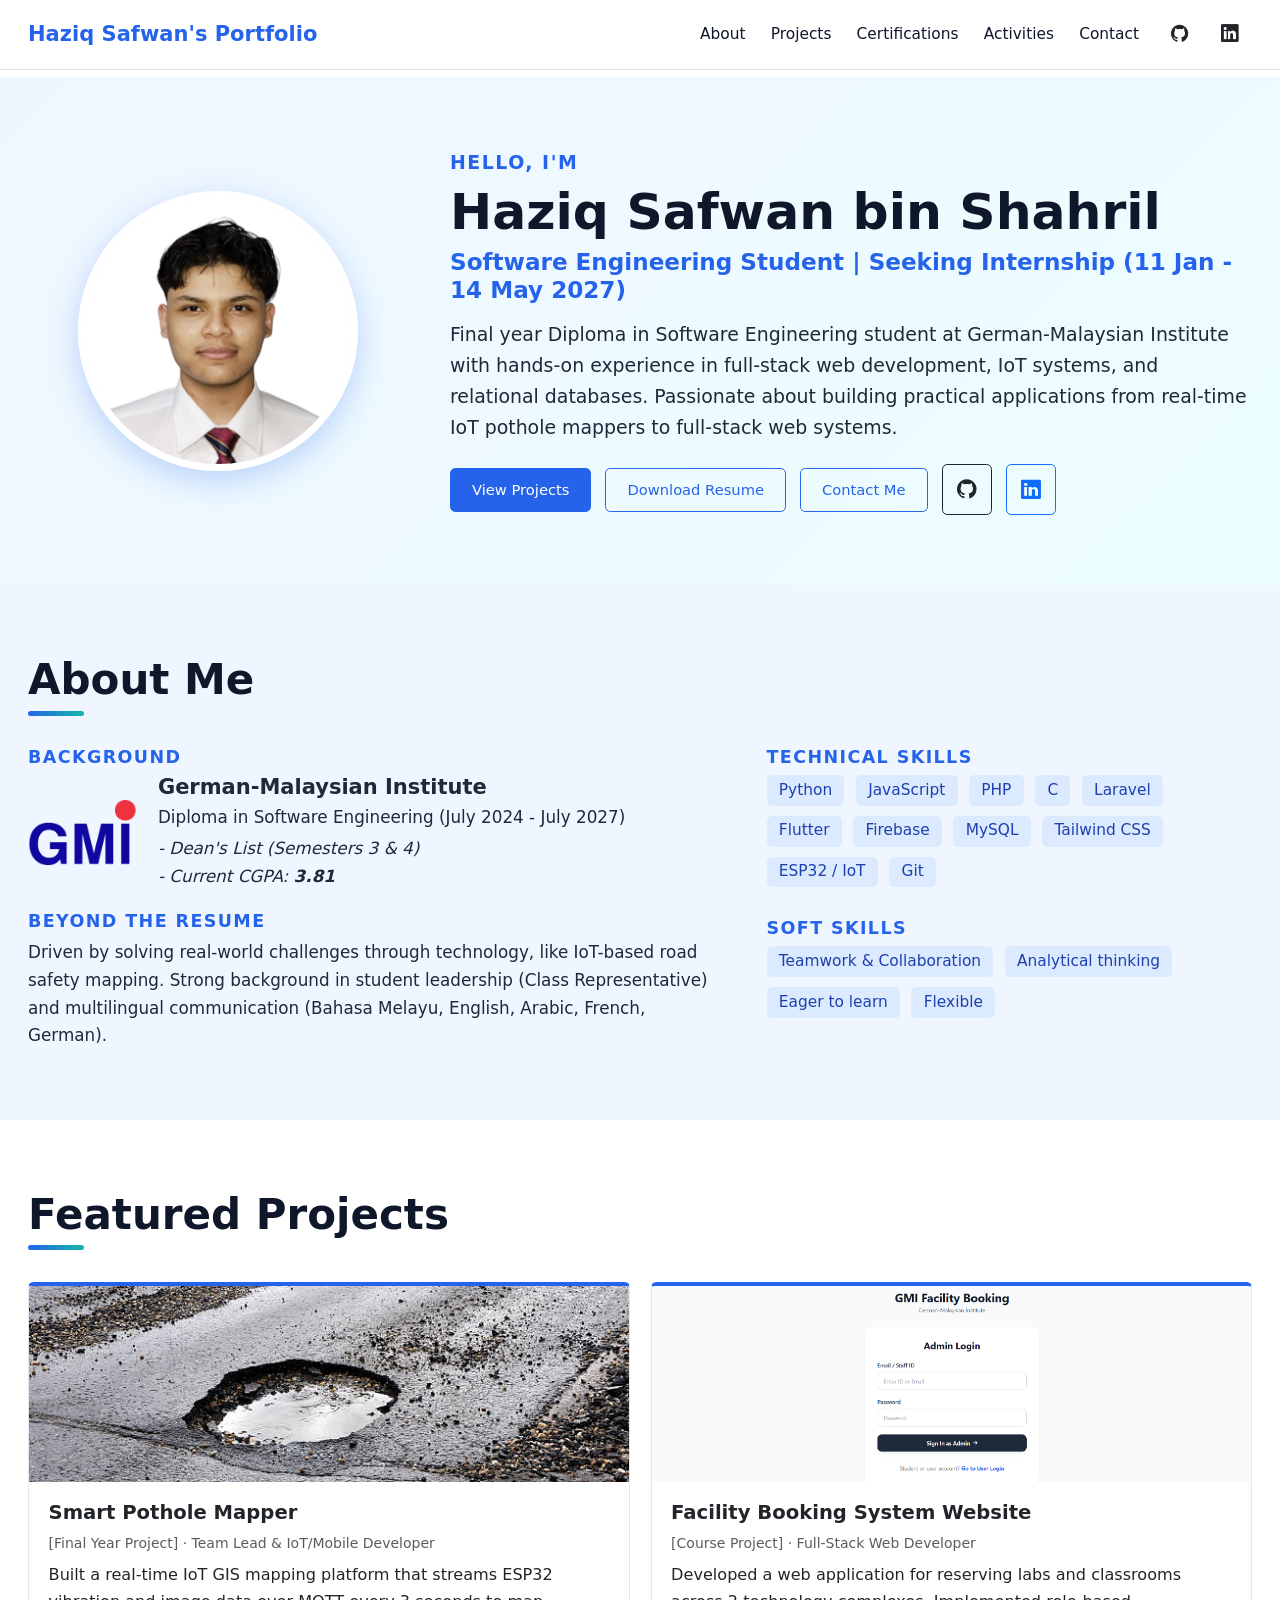
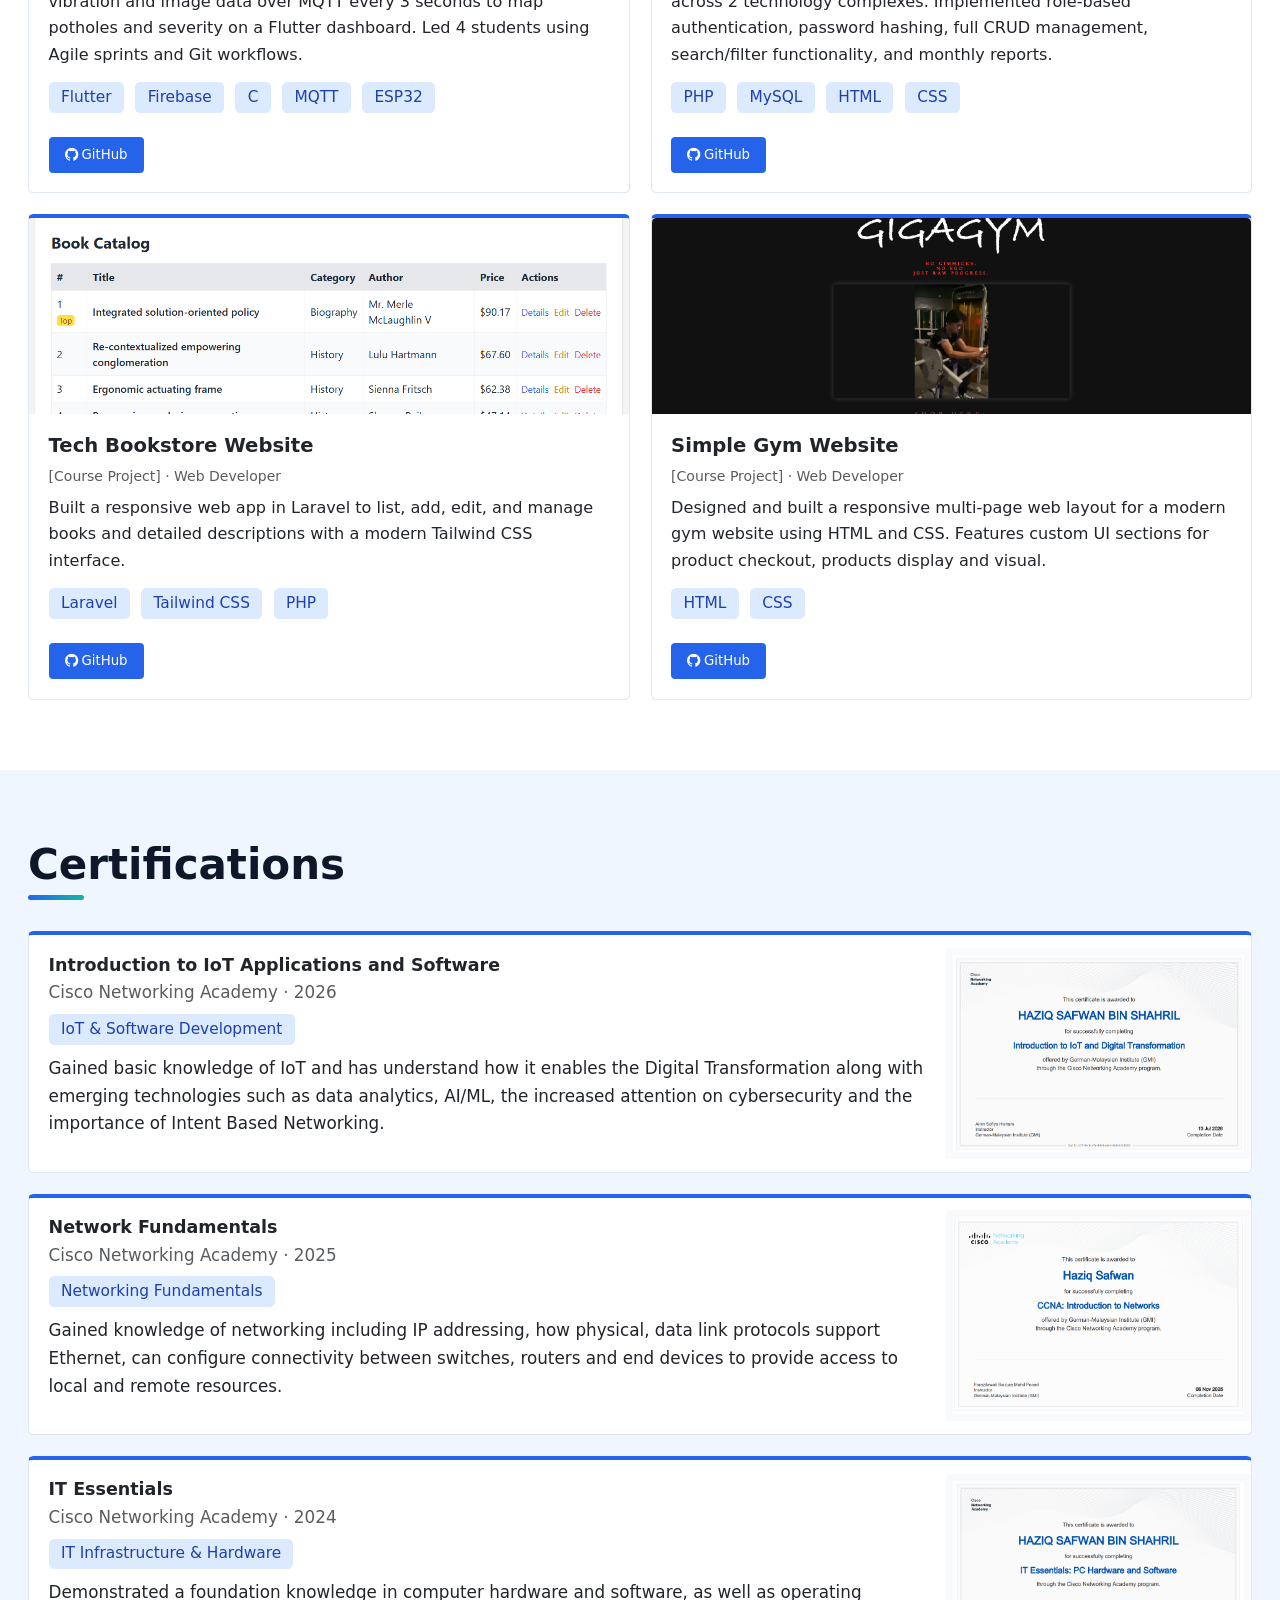
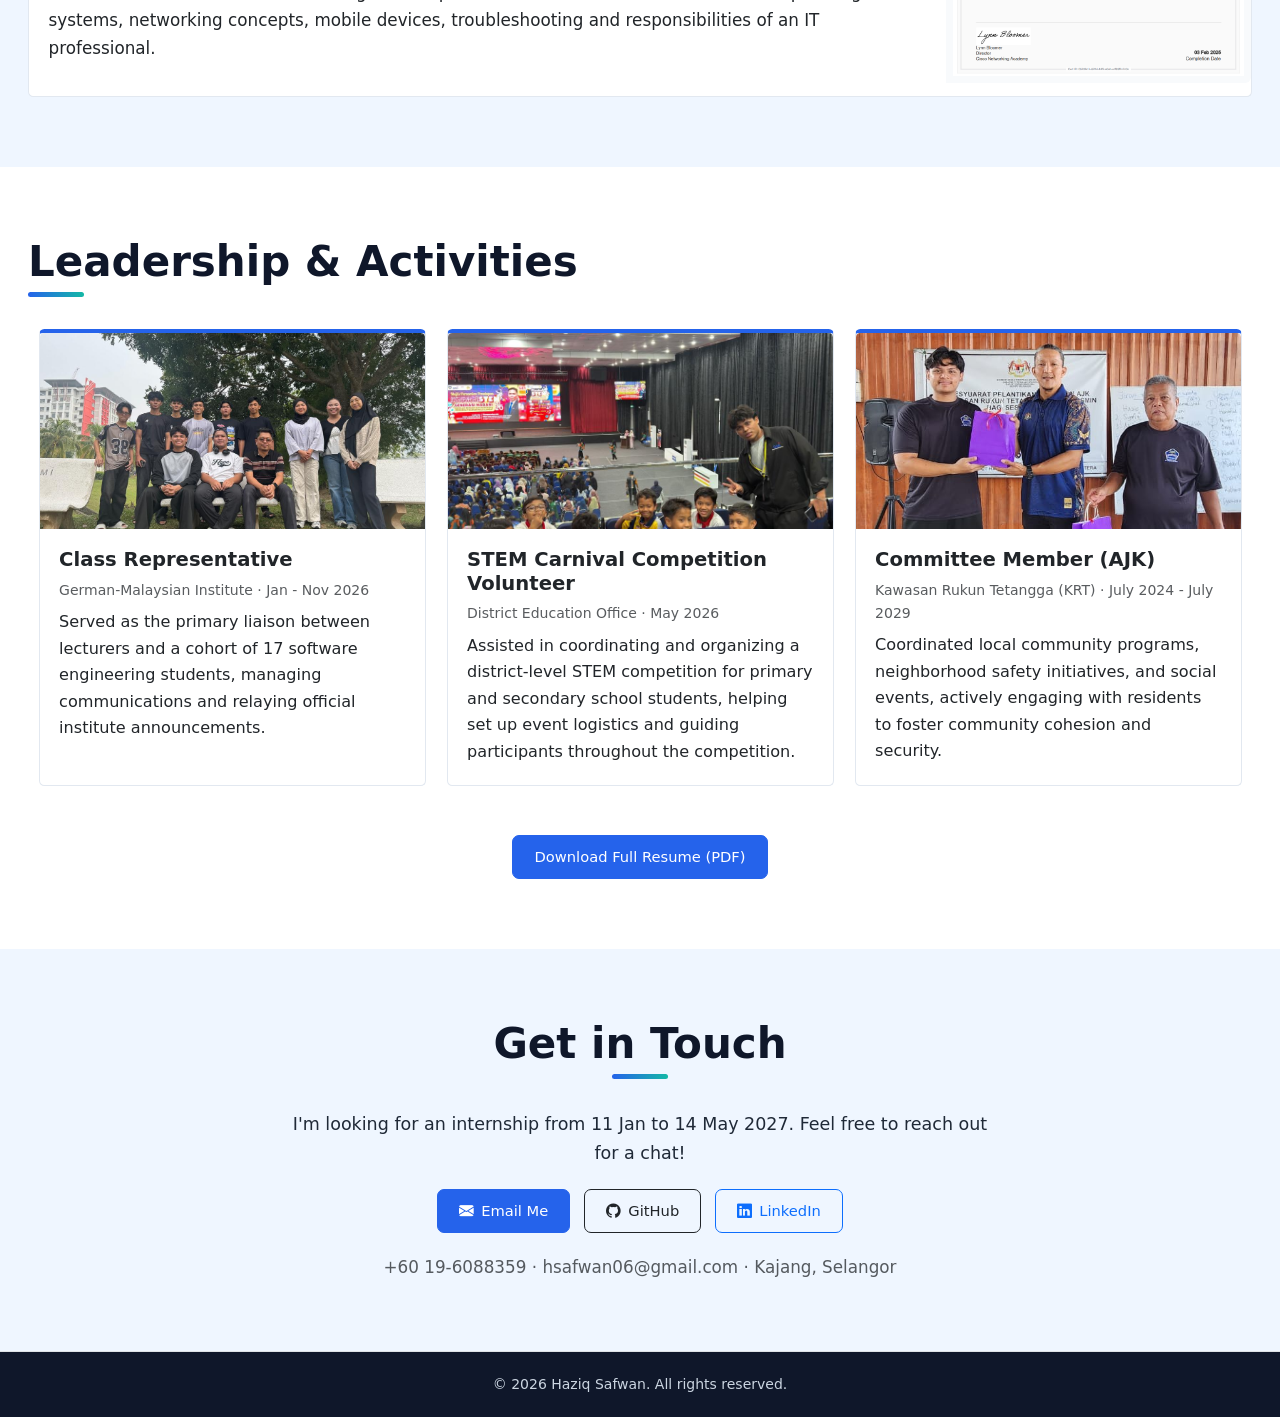
==== commit cfba5f70: "Update index.html" ====
--- a/index.html
+++ b/index.html
@@ -60,7 +60,7 @@
 
           <h1 class="display-5 fw-bold mb-2">Haziq Safwan bin Shahril</h1>
 
-          <h2 class="h5 headline fw-semibold mb-3">Software Engineering Student | Seeking Internship (11th Jan - 14 May 2027)</h2>
+          <h2 class="h5 headline fw-semibold mb-3">Software Engineering Student | Seeking Internship (11 Jan - 14 May 2027)</h2>
 
           <p class="mb-4">
              Final year Diploma in Software Engineering student at German-Malaysian Institute with hands-on experience in full-stack web development, IoT systems, and relational databases. Passionate about building practical applications from real-time IoT pothole mappers to full-stack web systems.
--- a/style.css
+++ b/style.css
@@ -252,9 +252,11 @@
 /* Certificate image (right side of the cert card) */
 .cert-img {
   width: 100%;
-  height: 12rem;
-  object-fit: cover;
+  height: auto;             /* shows the whole certificate, nothing cropped */
+  object-fit: contain;
   display: block;
+  padding: 0.5rem;
+  background-color: #f8fafc;
   border-radius: 0 0 6px 0;
 }
 
